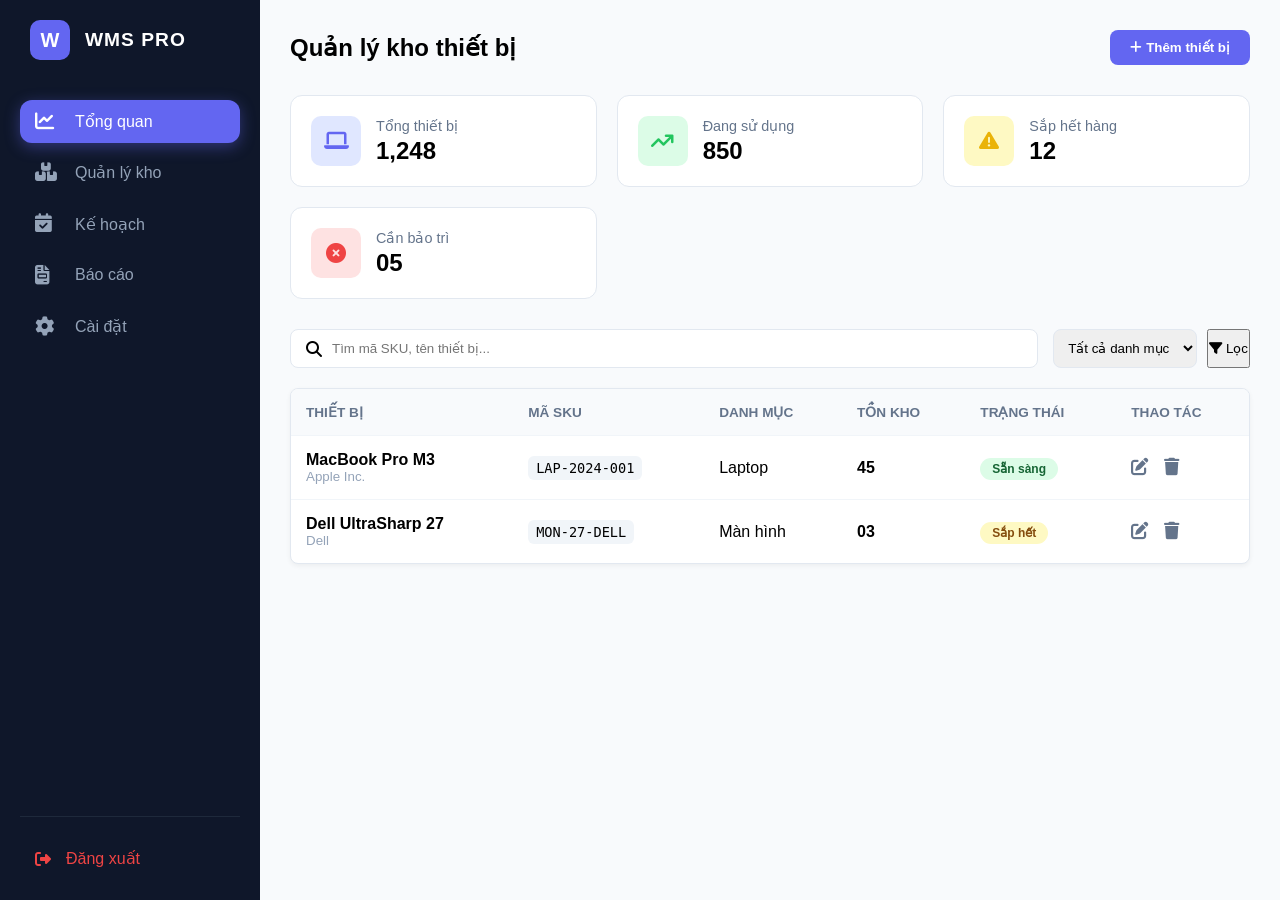
==== index.html @ e27a20e5 "18/4 lan 1" ====
<!DOCTYPE html>
<html lang="vi">
<head>
    <meta charset="UTF-8">
    <meta name="viewport" content="width=device-width, initial-scale=1.0">
    <title>Quản Lý Kho - Sidebar</title>
    <link rel="stylesheet" href="https://cdnjs.cloudflare.com/ajax/libs/font-awesome/6.4.0/css/all.min.css">
    <link rel="stylesheet" href="styles.css">
    <script src="script.js" defer></script>
</head>
<body>

    <button class="mobile-toggle" id="mobile-toggle">
        <i class="fa-solid fa-bars"></i>
    </button>

    <aside class="sidebar" id="sidebar">
        <div class="sidebar-header">
            <div class="logo">W</div>
            <span class="brand-name">WMS PRO</span>
        </div>

        <nav class="sidebar-nav">
            <ul>
                <li class="active" data-page="dashboard">
                    <a href="#"><i class="fa-solid fa-chart-line"></i> <span>Tổng quan</span></a>
                </li>
                <li data-page="inventory">
                    <a href="#"><i class="fa-solid fa-boxes-stacked"></i> <span>Quản lý kho</span></a>
                </li>
                <li data-page="plans">
                    <a href="#"><i class="fa-solid fa-calendar-check"></i> <span>Kế hoạch</span></a>
                </li>
                <li data-page="reports">
                    <a href="#"><i class="fa-solid fa-file-invoice"></i> <span>Báo cáo</span></a>
                </li>
                <li data-page="settings">
                    <a href="#"><i class="fa-solid fa-gear"></i> <span>Cài đặt</span></a>
                </li>
            </ul>
        </nav>

        <div class="sidebar-footer">
            <a href="#" class="logout-btn">
                <i class="fa-solid fa-right-from-bracket"></i> <span>Đăng xuất</span>
            </a>
        </div>
    </aside>

    <main class="main-content">
        <div class="main-header">
            <h2>Quản lý kho thiết bị</h2>
            <button class="btn-primary"><i class="fa-solid fa-plus"></i> Thêm thiết bị</button>
        </div>

        <div class="stats-grid">
            <div class="stat-card">
                <div class="stat-icon" style="background: #e0e7ff; color: #6366f1;"><i class="fa-solid fa-laptop"></i></div>
                <div class="stat-info">
                    <span>Tổng thiết bị</span>
                    <h3>1,248</h3>
                </div>
            </div>
            <div class="stat-card">
                <div class="stat-icon" style="background: #dcfce7; color: #22c55e;"><i class="fa-solid fa-arrow-trend-up"></i></div>
                <div class="stat-info">
                    <span>Đang sử dụng</span>
                    <h3>850</h3>
                </div>
            </div>
            <div class="stat-card">
                <div class="stat-icon" style="background: #fef9c3; color: #eab308;"><i class="fa-solid fa-triangle-exclamation"></i></div>
                <div class="stat-info">
                    <span>Sắp hết hàng</span>
                    <h3>12</h3>
                </div>
            </div>
            <div class="stat-card">
                <div class="stat-icon" style="background: #fee2e2; color: #ef4444;"><i class="fa-solid fa-circle-xmark"></i></div>
                <div class="stat-info">
                    <span>Cần bảo trì</span>
                    <h3>05</h3>
                </div>
            </div>
        </div>

        <div class="filter-bar">
            <div class="search-box">
                <i class="fa-solid fa-magnifying-glass"></i>
                <input type="text" placeholder="Tìm mã SKU, tên thiết bị...">
            </div>
            <div class="filter-options">
                <select>
                    <option>Tất cả danh mục</option>
                    <option>Laptop</option>
                    <option>Linh kiện</option>
                </select>
                <button class="btn-secondary"><i class="fa-solid fa-filter"></i> Lọc</button>
            </div>
        </div>

        <div class="table-container">
            <table>
                <thead>
                    <tr>
                        <th>Thiết bị</th>
                        <th>Mã SKU</th>
                        <th>Danh mục</th>
                        <th>Tồn kho</th>
                        <th>Trạng thái</th>
                        <th>Thao tác</th>
                    </tr>
                </thead>
                <tbody>
                    <tr>
                        <td>
                            <div class="device-info">
                                <strong>MacBook Pro M3</strong>
                                <small>Apple Inc.</small>
                            </div>
                        </td>
                        <td><span class="sku-tag">LAP-2024-001</span></td>
                        <td>Laptop</td>
                        <td><strong>45</strong></td>
                        <td><span class="status-badge success">Sẵn sàng</span></td>
                        <td>
                            <div class="actions">
                                <button title="Sửa"><i class="fa-solid fa-pen-to-square"></i></button>
                                <button title="Xóa" class="text-red"><i class="fa-solid fa-trash"></i></button>
                            </div>
                        </td>
                    </tr>
                    <tr>
                        <td>
                            <div class="device-info">
                                <strong>Dell UltraSharp 27</strong>
                                <small>Dell</small>
                            </div>
                        </td>
                        <td><span class="sku-tag">MON-27-DELL</span></td>
                        <td>Màn hình</td>
                        <td><strong>03</strong></td>
                        <td><span class="status-badge warning">Sắp hết</span></td>
                        <td>
                            <div class="actions">
                                <button title="Sửa"><i class="fa-solid fa-pen-to-square"></i></button>
                                <button title="Xóa" class="text-red"><i class="fa-solid fa-trash"></i></button>
                            </div>
                        </td>
                    </tr>
                </tbody>
            </table>
        </div>
    </main>

    <div class="overlay" id="overlay"></div>

</body>
</html>
---- styles.css ----
:root {
    --bg-sidebar: #0f172a;
    --bg-active: #6366f1;
    --text-color: #94a3b8;
    --text-white: #ffffff;
    --transition: all 0.3s ease;
}

* {
    margin: 0;
    padding: 0;
    box-sizing: border-box;
    font-family: 'Segoe UI', Tahoma, Geneva, Verdana, sans-serif;
}

body {
    background-color: #f8fafc;
    display: flex;
}

/* Sidebar Styling */
.sidebar {
    width: 260px;
    height: 100vh;
    background-color: var(--bg-sidebar);
    display: flex;
    flex-direction: column;
    padding: 20px;
    position: fixed;
    left: 0;
    top: 0;
    transition: var(--transition);
    z-index: 100;
}

.sidebar-header {
    display: flex;
    align-items: center;
    gap: 15px;
    margin-bottom: 40px;
    padding-left: 10px;
}

.logo {
    width: 40px;
    height: 40px;
    background-color: var(--bg-active);
    color: white;
    display: flex;
    align-items: center;
    justify-content: center;
    border-radius: 10px;
    font-weight: bold;
    font-size: 20px;
}

.brand-name {
    color: white;
    font-weight: 700;
    font-size: 1.2rem;
    letter-spacing: 1px;
}

/* Nav Links */
.sidebar-nav ul {
    list-style: none;
}

.sidebar-nav li {
    margin-bottom: 8px;
}

.sidebar-nav a {
    text-decoration: none;
    color: var(--text-color);
    display: flex;
    align-items: center;
    gap: 15px;
    padding: 12px 15px;
    border-radius: 12px;
    transition: var(--transition);
}

.sidebar-nav li:hover a, 
.sidebar-nav li.active a {
    color: var(--text-white);
    background-color: rgba(99, 102, 241, 0.1);
}

.sidebar-nav li.active a {
    background-color: var(--bg-active);
    box-shadow: 0 4px 15px rgba(99, 102, 241, 0.4);
}

.sidebar-nav i {
    font-size: 1.2rem;
    width: 25px;
}

/* Footer & Logout */
.sidebar-footer {
    margin-top: auto;
    border-top: 1px solid #1e293b;
    padding-top: 20px;
}

.logout-btn {
    text-decoration: none;
    color: #ef4444;
    display: flex;
    align-items: center;
    gap: 15px;
    padding: 12px 15px;
}

/* Container chính */
.main-content {
    margin-left: 260px; /* Khớp với chiều rộng sidebar */
    width: calc(100% - 260px);
    padding: 30px;
    transition: all 0.3s ease;
}

/* Các thẻ thông tin (Card) */
.card {
    background: white;
    padding: 20px;
    border-radius: 12px;
    border: 1px solid #e2e8f0;
}

/* Header & Buttons */
.main-header {
    display: flex;
    justify-content: space-between;
    align-items: center;
    margin-bottom: 30px;
}

.btn-primary {
    background: #6366f1;
    color: white;
    border: none;
    padding: 10px 20px;
    border-radius: 8px;
    cursor: pointer;
    font-weight: 600;
}

/* Stats Grid */
.stats-grid {
    display: grid;
    grid-template-columns: repeat(auto-fit, minmax(240px, 1fr));
    gap: 20px;
    margin-bottom: 30px;
}

.stat-card {
    background: white;
    padding: 20px;
    border-radius: 12px;
    display: flex;
    align-items: center;
    gap: 15px;
    border: 1px solid #e2e8f0;
}

.stat-icon {
    width: 50px;
    height: 50px;
    border-radius: 10px;
    display: flex;
    align-items: center;
    justify-content: center;
    font-size: 20px;
}

.stat-info span {
    color: #64748b;
    font-size: 0.9rem;
}

.stat-info h3 {
    font-size: 1.5rem;
    margin-top: 2px;
}

/* Filter Bar */
.filter-bar {
    display: flex;
    justify-content: space-between;
    margin-bottom: 20px;
    gap: 15px;
    flex-wrap: wrap;
}

.search-box {
    background: white;
    border: 1px solid #e2e8f0;
    padding: 10px 15px;
    border-radius: 8px;
    display: flex;
    align-items: center;
    gap: 10px;
    flex: 1;
    min-width: 250px;
}

.search-box input {
    border: none;
    outline: none;
    width: 100%;
}

.filter-options {
    display: flex;
    gap: 10px;
}

.filter-options select {
    padding: 10px;
    border-radius: 8px;
    border: 1px solid #e2e8f0;
    outline: none;
}

/* Table Styling */
.table-container {
    background: white;
    border-radius: 12px;
    border: 1px solid #e2e8f0;
    overflow-x: auto;
}

table {
    width: 100%;
    border-collapse: collapse;
    text-align: left;
}

th {
    background: #f8fafc;
    padding: 15px;
    color: #64748b;
    font-weight: 600;
    font-size: 0.85rem;
    text-transform: uppercase;
}

td {
    padding: 15px;
    border-top: 1px solid #f1f5f9;
}

.device-info small {
    display: block;
    color: #94a3b8;
}

.sku-tag {
    background: #f1f5f9;
    padding: 4px 8px;
    border-radius: 6px;
    font-family: monospace;
    font-size: 0.85rem;
}

/* Badges */
.status-badge {
    padding: 4px 12px;
    border-radius: 20px;
    font-size: 0.75rem;
    font-weight: 600;
}

.status-badge.success { background: #dcfce7; color: #166534; }
.status-badge.warning { background: #fef9c3; color: #854d0e; }

/* Actions */
.actions button {
    background: none;
    border: none;
    cursor: pointer;
    color: #64748b;
    font-size: 1.1rem;
    margin-right: 10px;
}

.actions button:hover { color: #6366f1; }
.actions .text-red:hover { color: #ef4444; }

/* Khi màn hình nhỏ hơn 768px (Mobile & Tablet nhỏ) */
@media (max-width: 768px) {
    .main-content {
        margin-left: 0; /* Bỏ lề trái vì sidebar đã ẩn */
        width: 100%;
        padding: 60px 15px 20px 15px; /* Thêm padding top để không bị nút menu đè lên */
    }

    .header-actions {
        flex-direction: column; /* Các nút bấm chuyển từ hàng ngang sang hàng dọc */
        gap: 10px;
    }
    
    .header-actions button {
        width: 100%; /* Nút bấm rộng hết cỡ trên mobile */
    }
}

/* Responsive & Mobile */
.mobile-toggle {
    display: none;
    position: fixed;
    top: 20px;
    left: 20px;
    z-index: 200;
    background: var(--bg-active);
    color: white;
    border: none;
    padding: 10px;
    border-radius: 5px;
    cursor: pointer;
}

@media (max-width: 768px) {
    .sidebar {
        transform: translateX(-100%);
    }
    .sidebar.open {
        transform: translateX(0);
    }
    .main-content {
        margin-left: 0;
    }
    .mobile-toggle {
        display: block;
    }
    .overlay.active {
        display: block;
        position: fixed;
        inset: 0;
        background: rgba(0,0,0,0.5);
        z-index: 50;
    }
}

/* Layout lưới cho các thẻ thống kê (Số lượng kho, Đơn hàng...) */
.dashboard-grid {
    display: grid;
    gap: 20px;
    /* Mặc định 4 cột trên màn hình lớn */
    grid-template-columns: repeat(4, 1fr);
    margin-top: 20px;
}

/* Tablet: Chuyển sang 2 cột */
@media (max-width: 1024px) {
    .dashboard-grid {
        grid-template-columns: repeat(2, 1fr);
    }
}

/* Mobile: Chuyển sang 1 cột duy nhất */
@media (max-width: 640px) {
    .dashboard-grid {
        grid-template-columns: 1fr;
    }
    
    .main-content {
        padding: 20px; /* Thu nhỏ khoảng cách lề trên điện thoại */
    }
}

.table-container {
    width: 100%;
    overflow-x: auto; /* Tự động xuất hiện thanh cuộn ngang khi bảng quá rộng */
    background: white;
    border-radius: 8px;
    box-shadow: 0 2px 5px rgba(0,0,0,0.05);
}

table {
    min-width: 600px; /* Đảm bảo bảng không bị co bóp quá mức gây mất thẩm mỹ */
    width: 100%;
    border-collapse: collapse;
}
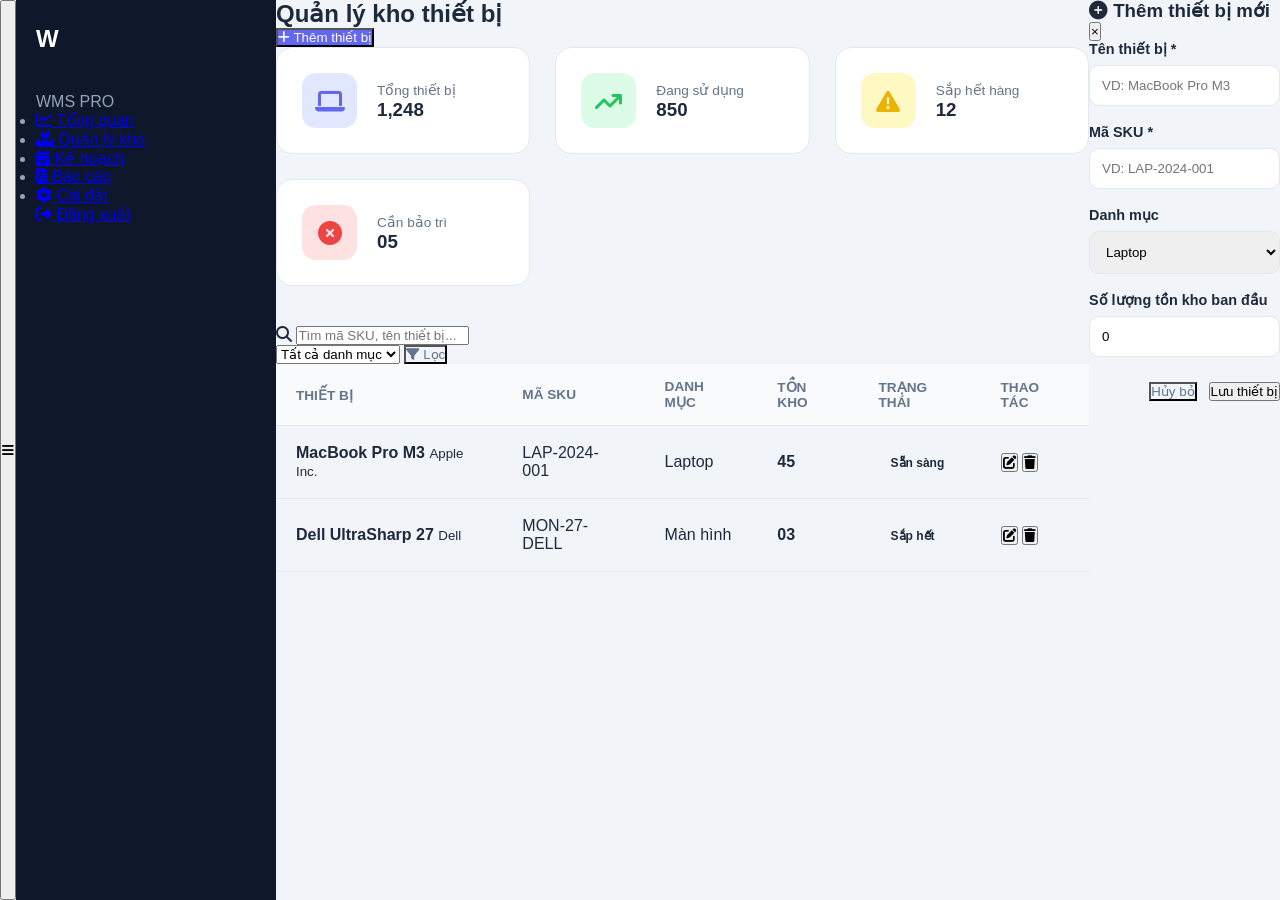
==== commit 71224860: "20/4" ====
--- a/index.html
+++ b/index.html
@@ -23,10 +23,10 @@
         <nav class="sidebar-nav">
             <ul>
                 <li class="active" data-page="dashboard">
-                    <a href="#"><i class="fa-solid fa-chart-line"></i> <span>Tổng quan</span></a>
+                    <a href="index.html"><i class="fa-solid fa-chart-line"></i> <span>Tổng quan</span></a>
                 </li>
                 <li data-page="inventory">
-                    <a href="#"><i class="fa-solid fa-boxes-stacked"></i> <span>Quản lý kho</span></a>
+                    <a href="QuanLyKho.html"><i class="fa-solid fa-boxes-stacked"></i> <span>Quản lý kho</span></a>
                 </li>
                 <li data-page="plans">
                     <a href="#"><i class="fa-solid fa-calendar-check"></i> <span>Kế hoạch</span></a>
@@ -154,6 +154,44 @@
     </main>
 
     <div class="overlay" id="overlay"></div>
-
+    
+    <div class="modal-overlay" id="addDeviceModal">
+        <div class="modal-box">
+            <div class="modal-header">
+                <h3><i class="fa-solid fa-plus-circle"></i> Thêm thiết bị mới</h3>
+                <button class="close-modal">&times;</button>
+            </div>
+            <form id="addDeviceForm">
+                <div class="modal-body">
+                    <div class="form-group">
+                        <label>Tên thiết bị <span class="required">*</span></label>
+                        <input type="text" id="deviceName" placeholder="VD: MacBook Pro M3" required>
+                    </div>
+                    <div class="form-row">
+                        <div class="form-group">
+                            <label>Mã SKU <span class="required">*</span></label>
+                            <input type="text" id="deviceSku" placeholder="VD: LAP-2024-001" required>
+                        </div>
+                        <div class="form-group">
+                            <label>Danh mục</label>
+                            <select id="deviceCategory">
+                                <option value="laptop">Laptop</option>
+                                <option value="screen">Màn hình</option>
+                                <option value="accessory">Linh kiện</option>
+                            </select>
+                        </div>
+                    </div>
+                    <div class="form-group">
+                        <label>Số lượng tồn kho ban đầu</label>
+                        <input type="number" id="deviceStock" value="0" min="0">
+                    </div>
+                </div>
+                <div class="modal-footer">
+                    <button type="button" class="btn-cancel" id="btnCancel">Hủy bỏ</button>
+                    <button type="submit" class="btn-save">Lưu thiết bị</button>
+                </div>
+            </form>
+        </div>
+    </div>
 </body>
 </html>
--- a/styles.css
+++ b/styles.css
@@ -1,387 +1,78 @@
 :root {
-    --bg-sidebar: #0f172a;
-    --bg-active: #6366f1;
-    --text-color: #94a3b8;
-    --text-white: #ffffff;
-    --transition: all 0.3s ease;
-}
+            --primary: #6366f1;
+            --primary-hover: #4f46e5;
+            --sidebar-bg: #0f172a;
+            --bg-body: #f1f5f9;
+            --text-main: #1e293b;
+            --text-muted: #64748b;
+            --white: #ffffff;
+            --border: #e2e8f0;
+            --danger: #ef4444;
+            --success: #22c55e;
+            --warning: #f59e0b;
+        }
 
-* {
-    margin: 0;
-    padding: 0;
-    box-sizing: border-box;
-    font-family: 'Segoe UI', Tahoma, Geneva, Verdana, sans-serif;
-}
+        * { margin: 0; padding: 0; box-sizing: border-box; font-family: 'Inter', sans-serif; }
+        body { background: var(--bg-body); display: flex; color: var(--text-main); height: 100vh; overflow: hidden; }
 
-body {
-    background-color: #f8fafc;
-    display: flex;
-}
+        /* --- SIDEBAR --- */
+        .sidebar { width: 260px; background: var(--sidebar-bg); color: #94a3b8; padding: 25px 20px; display: flex; flex-direction: column; flex-shrink: 0; }
+        .logo { color: white; font-size: 1.5rem; font-weight: bold; margin-bottom: 40px; display: flex; align-items: center; gap: 12px; }
+        .logo i { background: var(--primary); padding: 8px; border-radius: 10px; font-size: 1.2rem; }
+        
+        .nav-menu { list-style: none; flex-grow: 1; }
+        .nav-item { margin-bottom: 8px; cursor: pointer; padding: 12px 15px; border-radius: 12px; display: flex; align-items: center; gap: 12px; transition: 0.3s; }
+        .nav-item:hover, .nav-item.active { background: rgba(255,255,255,0.1); color: white; }
+        .nav-item.active { background: var(--primary); color: white; box-shadow: 0 4px 12px rgba(99, 102, 241, 0.3); }
 
-/* Sidebar Styling */
-.sidebar {
-    width: 260px;
-    height: 100vh;
-    background-color: var(--bg-sidebar);
-    display: flex;
-    flex-direction: column;
-    padding: 20px;
-    position: fixed;
-    left: 0;
-    top: 0;
-    transition: var(--transition);
-    z-index: 100;
-}
+        /* --- MAIN CONTENT --- */
+        .wrapper { flex-grow: 1; overflow-y: auto; display: flex; flex-direction: column; }
+        .top-nav { height: 70px; background: var(--white); border-bottom: 1px solid var(--border); display: flex; align-items: center; padding: 0 30px; justify-content: space-between; sticky: top; }
+        #page-title { font-size: 1.25rem; font-weight: 700; }
+        .content-body { padding: 30px; }
 
-.sidebar-header {
-    display: flex;
-    align-items: center;
-    gap: 15px;
-    margin-bottom: 40px;
-    padding-left: 10px;
-}
+        /* --- DASHBOARD COMPONENTS --- */
+        .stats-grid { display: grid; grid-template-columns: repeat(3, 1fr); gap: 25px; margin-bottom: 40px; }
+        .stat-card { background: var(--white); padding: 25px; border-radius: 16px; border: 1px solid var(--border); display: flex; align-items: center; gap: 20px; }
+        .stat-icon { width: 55px; height: 55px; border-radius: 14px; display: flex; align-items: center; justify-content: center; font-size: 1.5rem; }
+        .stat-info span { font-size: 0.85rem; color: var(--text-muted); font-weight: 500; }
+        .stat-info h2 { font-size: 1.75rem; margin-top: 4px; }
 
-.logo {
-    width: 40px;
-    height: 40px;
-    background-color: var(--bg-active);
-    color: white;
-    display: flex;
-    align-items: center;
-    justify-content: center;
-    border-radius: 10px;
-    font-weight: bold;
-    font-size: 20px;
-}
+        .category-grid { display: grid; grid-template-columns: repeat(3, 1fr); gap: 25px; }
+        .category-card { background: var(--white); padding: 30px; border-radius: 20px; border: 1px solid var(--border); text-align: center; transition: 0.3s; cursor: pointer; }
+        .category-card:hover { transform: translateY(-5px); border-color: var(--primary); box-shadow: 0 10px 25px rgba(0,0,0,0.05); }
+        .cat-icon { font-size: 2.5rem; color: var(--primary); margin-bottom: 15px; }
 
-.brand-name {
-    color: white;
-    font-weight: 700;
-    font-size: 1.2rem;
-    letter-spacing: 1px;
-}
+        /* --- TABLE STYLE --- */
+        .card-table { background: var(--white); border-radius: 16px; border: 1px solid var(--border); overflow: hidden; }
+        table { width: 100%; border-collapse: collapse; }
+        th { background: #f8fafc; padding: 15px 20px; text-align: left; font-size: 0.85rem; color: var(--text-muted); text-transform: uppercase; border-bottom: 1px solid var(--border); }
+        td { padding: 18px 20px; border-bottom: 1px solid var(--border); }
+        .status-badge { padding: 5px 12px; border-radius: 20px; font-size: 0.75rem; font-weight: 600; }
+        .bg-success-light { background: #dcfce7; color: #166534; }
+        .bg-warning-light { background: #fef3c7; color: #92400e; }
 
-/* Nav Links */
-.sidebar-nav ul {
-    list-style: none;
-}
+        /* --- POPUP / MODAL --- */
+        .modal { position: fixed; inset: 0; background: rgba(15, 23, 42, 0.7); backdrop-filter: blur(4px); display: none; align-items: center; justify-content: center; z-index: 1000; }
+        .modal.active { display: flex; }
+        .modal-content { background: white; width: 450px; padding: 30px; border-radius: 20px; animation: slideUp 0.3s ease-out; }
+        @keyframes slideUp { from { opacity: 0; transform: translateY(20px); } to { opacity: 1; transform: translateY(0); } }
+        .form-group { margin-bottom: 18px; }
+        .form-group label { display: block; margin-bottom: 8px; font-weight: 600; font-size: 0.9rem; }
+        .form-group input, .form-group select { width: 100%; padding: 12px; border: 1px solid var(--border); border-radius: 10px; outline: none; }
+        .modal-footer { display: flex; justify-content: flex-end; gap: 12px; margin-top: 25px; }
+        .btn { padding: 12px 24px; border-radius: 10px; border: none; font-weight: 600; cursor: pointer; transition: 0.2s; }
+        .btn-cancel { background: #f1f5f9; color: var(--text-muted); }
+        .btn-primary { background: var(--primary); color: white; }
+        .btn-primary:hover { background: var(--primary-hover); }
+        .btn-secondary { background: #f1f5f9; color: var(--text-muted); }
+        .btn-secondary:hover { background: #e2e8f0; }
 
-.sidebar-nav li {
-    margin-bottom: 8px;
-}
-
-.sidebar-nav a {
-    text-decoration: none;
-    color: var(--text-color);
-    display: flex;
-    align-items: center;
-    gap: 15px;
-    padding: 12px 15px;
-    border-radius: 12px;
-    transition: var(--transition);
-}
-
-.sidebar-nav li:hover a, 
-.sidebar-nav li.active a {
-    color: var(--text-white);
-    background-color: rgba(99, 102, 241, 0.1);
-}
-
-.sidebar-nav li.active a {
-    background-color: var(--bg-active);
-    box-shadow: 0 4px 15px rgba(99, 102, 241, 0.4);
-}
-
-.sidebar-nav i {
-    font-size: 1.2rem;
-    width: 25px;
-}
-
-/* Footer & Logout */
-.sidebar-footer {
-    margin-top: auto;
-    border-top: 1px solid #1e293b;
-    padding-top: 20px;
-}
-
-.logout-btn {
-    text-decoration: none;
-    color: #ef4444;
-    display: flex;
-    align-items: center;
-    gap: 15px;
-    padding: 12px 15px;
-}
-
-/* Container chính */
-.main-content {
-    margin-left: 260px; /* Khớp với chiều rộng sidebar */
-    width: calc(100% - 260px);
-    padding: 30px;
-    transition: all 0.3s ease;
-}
-
-/* Các thẻ thông tin (Card) */
-.card {
-    background: white;
-    padding: 20px;
-    border-radius: 12px;
-    border: 1px solid #e2e8f0;
-}
-
-/* Header & Buttons */
-.main-header {
-    display: flex;
-    justify-content: space-between;
-    align-items: center;
-    margin-bottom: 30px;
-}
-
-.btn-primary {
-    background: #6366f1;
-    color: white;
-    border: none;
-    padding: 10px 20px;
-    border-radius: 8px;
-    cursor: pointer;
-    font-weight: 600;
-}
-
-/* Stats Grid */
-.stats-grid {
-    display: grid;
-    grid-template-columns: repeat(auto-fit, minmax(240px, 1fr));
-    gap: 20px;
-    margin-bottom: 30px;
-}
-
-.stat-card {
-    background: white;
-    padding: 20px;
-    border-radius: 12px;
-    display: flex;
-    align-items: center;
-    gap: 15px;
-    border: 1px solid #e2e8f0;
-}
-
-.stat-icon {
-    width: 50px;
-    height: 50px;
-    border-radius: 10px;
-    display: flex;
-    align-items: center;
-    justify-content: center;
-    font-size: 20px;
-}
-
-.stat-info span {
-    color: #64748b;
-    font-size: 0.9rem;
-}
-
-.stat-info h3 {
-    font-size: 1.5rem;
-    margin-top: 2px;
-}
-
-/* Filter Bar */
-.filter-bar {
-    display: flex;
-    justify-content: space-between;
-    margin-bottom: 20px;
-    gap: 15px;
-    flex-wrap: wrap;
-}
-
-.search-box {
-    background: white;
-    border: 1px solid #e2e8f0;
-    padding: 10px 15px;
-    border-radius: 8px;
-    display: flex;
-    align-items: center;
-    gap: 10px;
-    flex: 1;
-    min-width: 250px;
-}
-
-.search-box input {
-    border: none;
-    outline: none;
-    width: 100%;
-}
-
-.filter-options {
-    display: flex;
-    gap: 10px;
-}
-
-.filter-options select {
-    padding: 10px;
-    border-radius: 8px;
-    border: 1px solid #e2e8f0;
-    outline: none;
-}
-
-/* Table Styling */
-.table-container {
-    background: white;
-    border-radius: 12px;
-    border: 1px solid #e2e8f0;
-    overflow-x: auto;
-}
-
-table {
-    width: 100%;
-    border-collapse: collapse;
-    text-align: left;
-}
-
-th {
-    background: #f8fafc;
-    padding: 15px;
-    color: #64748b;
-    font-weight: 600;
-    font-size: 0.85rem;
-    text-transform: uppercase;
-}
-
-td {
-    padding: 15px;
-    border-top: 1px solid #f1f5f9;
-}
-
-.device-info small {
-    display: block;
-    color: #94a3b8;
-}
-
-.sku-tag {
-    background: #f1f5f9;
-    padding: 4px 8px;
-    border-radius: 6px;
-    font-family: monospace;
-    font-size: 0.85rem;
-}
-
-/* Badges */
-.status-badge {
-    padding: 4px 12px;
-    border-radius: 20px;
-    font-size: 0.75rem;
-    font-weight: 600;
-}
-
-.status-badge.success { background: #dcfce7; color: #166534; }
-.status-badge.warning { background: #fef9c3; color: #854d0e; }
-
-/* Actions */
-.actions button {
-    background: none;
-    border: none;
-    cursor: pointer;
-    color: #64748b;
-    font-size: 1.1rem;
-    margin-right: 10px;
-}
-
-.actions button:hover { color: #6366f1; }
-.actions .text-red:hover { color: #ef4444; }
-
-/* Khi màn hình nhỏ hơn 768px (Mobile & Tablet nhỏ) */
-@media (max-width: 768px) {
-    .main-content {
-        margin-left: 0; /* Bỏ lề trái vì sidebar đã ẩn */
-        width: 100%;
-        padding: 60px 15px 20px 15px; /* Thêm padding top để không bị nút menu đè lên */
-    }
-
-    .header-actions {
-        flex-direction: column; /* Các nút bấm chuyển từ hàng ngang sang hàng dọc */
-        gap: 10px;
-    }
-    
-    .header-actions button {
-        width: 100%; /* Nút bấm rộng hết cỡ trên mobile */
-    }
-}
-
-/* Responsive & Mobile */
-.mobile-toggle {
-    display: none;
-    position: fixed;
-    top: 20px;
-    left: 20px;
-    z-index: 200;
-    background: var(--bg-active);
-    color: white;
-    border: none;
-    padding: 10px;
-    border-radius: 5px;
-    cursor: pointer;
-}
-
-@media (max-width: 768px) {
-    .sidebar {
-        transform: translateX(-100%);
-    }
-    .sidebar.open {
-        transform: translateX(0);
-    }
-    .main-content {
-        margin-left: 0;
-    }
-    .mobile-toggle {
-        display: block;
-    }
-    .overlay.active {
-        display: block;
-        position: fixed;
-        inset: 0;
-        background: rgba(0,0,0,0.5);
-        z-index: 50;
-    }
-}
-
-/* Layout lưới cho các thẻ thống kê (Số lượng kho, Đơn hàng...) */
-.dashboard-grid {
-    display: grid;
-    gap: 20px;
-    /* Mặc định 4 cột trên màn hình lớn */
-    grid-template-columns: repeat(4, 1fr);
-    margin-top: 20px;
-}
-
-/* Tablet: Chuyển sang 2 cột */
-@media (max-width: 1024px) {
-    .dashboard-grid {
-        grid-template-columns: repeat(2, 1fr);
-    }
-}
-
-/* Mobile: Chuyển sang 1 cột duy nhất */
-@media (max-width: 640px) {
-    .dashboard-grid {
-        grid-template-columns: 1fr;
-    }
-    
-    .main-content {
-        padding: 20px; /* Thu nhỏ khoảng cách lề trên điện thoại */
-    }
-}
-
-.table-container {
-    width: 100%;
-    overflow-x: auto; /* Tự động xuất hiện thanh cuộn ngang khi bảng quá rộng */
-    background: white;
-    border-radius: 8px;
-    box-shadow: 0 2px 5px rgba(0,0,0,0.05);
-}
-
-table {
-    min-width: 600px; /* Đảm bảo bảng không bị co bóp quá mức gây mất thẩm mỹ */
-    width: 100%;
-    border-collapse: collapse;
-}
-
+        /* Responsive */
+        @media (max-width: 1024px) {
+            .stats-grid, .category-grid { grid-template-columns: 1fr 1fr; }
+        }
+        @media (max-width: 768px) {
+            .sidebar { display: none; }
+            .stats-grid, .category-grid { grid-template-columns: 1fr; }
+        }
